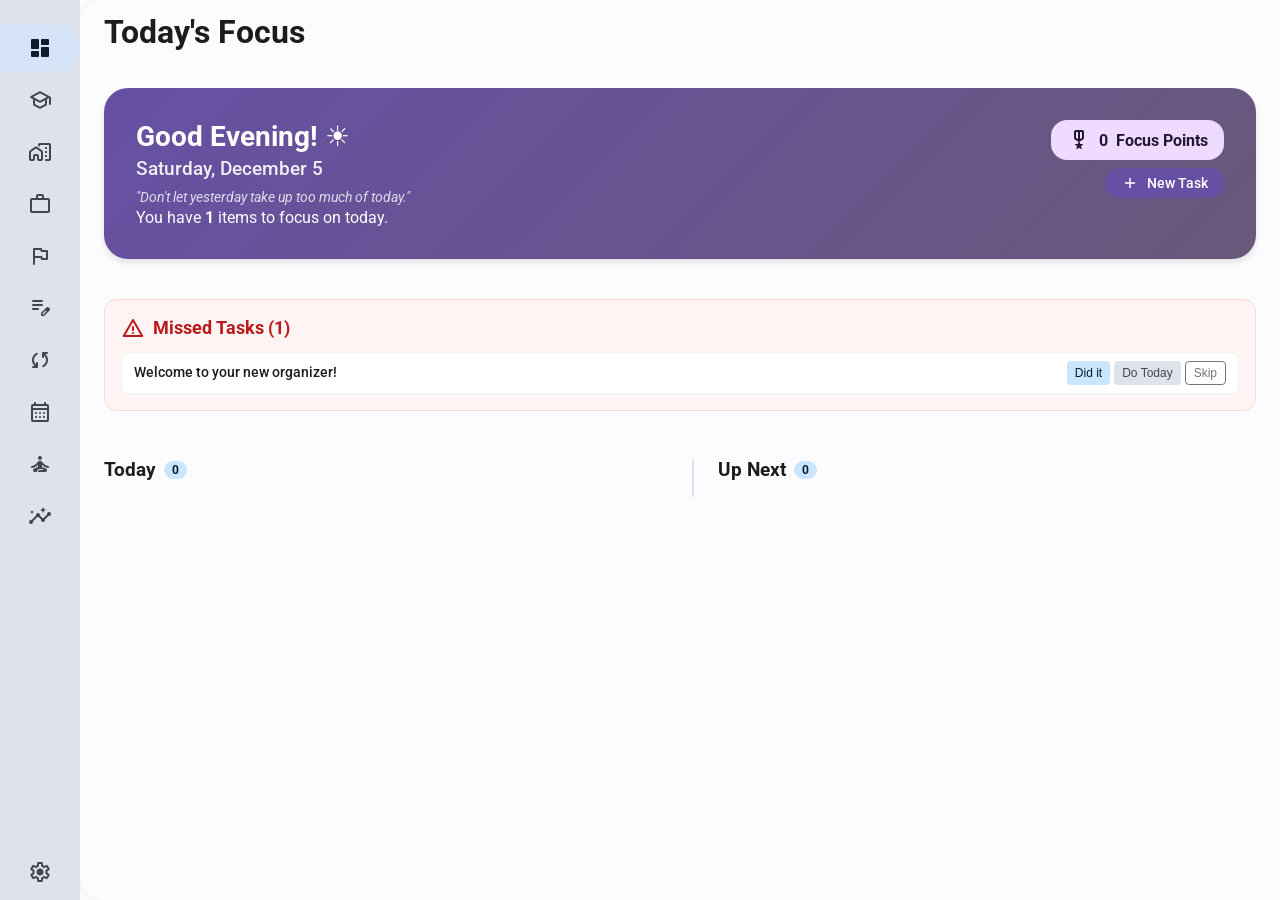
==== index.html @ f6a6692b "Add files via upload" ====
<!DOCTYPE html>
<html lang="en">

<head>
    <meta charset="UTF-8">
    <meta name="viewport"
        content="width=device-width, initial-scale=1.0, maximum-scale=1.0, user-scalable=no, minimal-ui">
    <meta name="theme-color" content="#6750A4">
    <link rel="manifest" href="manifest.json?v=8">
    <link rel="icon" type="image/png" href="app_icon_192.png">
    <title>Focus Base</title>
    <!-- Google Fonts: Roboto and Material Symbols -->
    <link rel="preconnect" href="https://fonts.googleapis.com">
    <link rel="preconnect" href="https://fonts.gstatic.com" crossorigin>
    <link href="https://fonts.googleapis.com/css2?family=Roboto:wght@300;400;500;700&display=swap" rel="stylesheet">
    <link rel="stylesheet"
        href="https://fonts.googleapis.com/css2?family=Material+Symbols+Rounded:opsz,wght,FILL,GRAD@20..48,100..700,0..1,-50..200" />

    <!-- Global Styles -->
    <link rel="stylesheet" href="./src/styles/main.css?v=7">
    <link rel="stylesheet" href="./src/styles/components.css?v=7">
    <link rel="stylesheet" href="./src/styles/sidebar.css?v=7">
    <link rel="stylesheet" href="./src/styles/dashboard.css?v=7">
    <link rel="stylesheet" href="./src/styles/pages.css?v=7">
    <link rel="stylesheet" href="./src/styles/focus.css?v=7">
    <link rel="stylesheet" href="./src/styles/modal.css?v=7">
    <link rel="stylesheet" href="./src/styles/fresh_start.css?v=7">
    <link rel="stylesheet" href="./src/styles/calendar.css?v=7">
    <link rel="stylesheet" href="./src/styles/task_extras.css?v=7">
</head>

<body>
    <div id="app">
        <nav id="sidebar"></nav>
        <main id="main-content">
            <header id="top-bar">
                <h1>Today's Focus</h1>
            </header>
            <div id="view-container">
                <!-- Dynamic content will receive injection here -->
                <div class="loading-state">
                    <span class="material-symbols-rounded spinning">refresh</span>
                    <p>Loading your space...</p>
                </div>
            </div>
        </main>
    </div>

    <!-- Application Logic -->
    <script type="module" src="./src/app.js?v=9"></script>
    <script>
        // Register Service Worker for PWA
        if ('serviceWorker' in navigator) {
            window.addEventListener('load', () => {
                navigator.serviceWorker.register('./sw.js')
                    .then(registration => {
                        console.log('ServiceWorker registration successful with scope: ', registration.scope);
                    })
                    .catch(error => {
                        console.error('ServiceWorker registration failed: ', error);
                    });
            });
        }
    </script>
</body>

</html>
---- src/styles/main.css ----
:root {
    /* Google Material-esque Color Palette */
    --md-sys-color-primary: #00639b;
    --md-sys-color-on-primary: #ffffff;
    --md-sys-color-primary-container: #cce5ff;
    --md-sys-color-on-primary-container: #001d32;
    
    --md-sys-color-secondary: #51606f;
    --md-sys-color-on-secondary: #ffffff;
    --md-sys-color-secondary-container: #d5e4f7;
    --md-sys-color-on-secondary-container: #0e1d2a;

    --md-sys-color-tertiary: #68587a;
    --md-sys-color-on-tertiary: #ffffff;
    --md-sys-color-tertiary-container: #efdbff;
    --md-sys-color-on-tertiary-container: #231533;

    --md-sys-color-error: #ba1a1a;
    --md-sys-color-on-error: #ffffff;
    --md-sys-color-error-container: #ffdad6;
    --md-sys-color-on-error-container: #410002;

    --md-sys-color-background: #fcfcff;
    --md-sys-color-on-background: #1a1c1e;
    --md-sys-color-surface: #fcfcff;
    --md-sys-color-on-surface: #1a1c1e;
    --md-sys-color-surface-variant: #dee3eb;
    --md-sys-color-on-surface-variant: #42474e;
    --md-sys-color-outline: #72777f;

    /* Spacing & Layout */
    --spacing-xs: 4px;
    --spacing-sm: 8px;
    --spacing-md: 16px;
    --spacing-lg: 24px;
    --spacing-xl: 32px;

    /* Typography */
    --font-family-base: 'Roboto', system-ui, sans-serif;
    --text-display-large: 57px;
    --text-headline-medium: 28px;
    --text-body-large: 16px;
    --text-body-medium: 14px;
}

* {
    box-sizing: border-box;
    margin: 0;
    padding: 0;
}

body {
    font-family: var(--font-family-base);
    background-color: var(--md-sys-color-background);
    color: var(--md-sys-color-on-background);
    height: 100vh;
    display: flex;
    overflow: hidden;
}

#app {
    display: flex;
    width: 100%;
    height: 100%;
}

/* Base Layout Structure */
#sidebar {
    width: 80px; /* Collapsed state mostly icons */
    background-color: var(--md-sys-color-surface-variant); /* Slightly darker/distinct */
    display: flex;
    flex-direction: column;
    align-items: center;
    padding-top: var(--spacing-lg);
    transition: width 0.3s ease;
    z-index: 10;
}

#sidebar:hover {
    width: 250px; /* Expanded state */
}

#main-content {
    flex: 1;
    display: flex;
    flex-direction: column;
    overflow: hidden;
    position: relative;
    background-color: var(--md-sys-color-background);
    border-radius: 24px 0 0 24px; /* Rounded corner like modern Android/Material apps */
    margin-left: -16px; /* Overlap slightly if desired, or just kept clean */
    margin-left: 0;
    box-shadow: -2px 0 8px rgba(0,0,0,0.05);
}

#top-bar {
    height: 64px;
    display: flex;
    align-items: center;
    padding: 0 var(--spacing-lg);
    justify-content: space-between;
}

#view-container {
    flex: 1;
    padding: var(--spacing-lg);
    overflow-y: auto;
}

/* Utilities */
.material-symbols-rounded {
  font-variation-settings:
  'FILL' 0,
  'wght' 400,
  'GRAD' 0,
  'opsz' 24
}

.spinning {
    animation: spin 1s linear infinite;
}

@keyframes spin {
    100% { transform: rotate(360deg); }
}
---- src/styles/components.css ----
/* Component specific styles will go here */

/* Card Component */
.card {
    background-color: var(--md-sys-color-surface);
    border-radius: 12px;
    padding: var(--spacing-md);
    box-shadow: 0 1px 3px rgba(0, 0, 0, 0.12), 0 1px 2px rgba(0, 0, 0, 0.24);
    transition: box-shadow 0.3s cubic-bezier(.25, .8, .25, 1);
    border: 1px solid var(--md-sys-color-outline);
    border-color: transparent;
    /* Default hidden unless high contrast needed */
}

.card:hover {
    box-shadow: 0 14px 28px rgba(0, 0, 0, 0.25), 0 10px 10px rgba(0, 0, 0, 0.22);
}

.card-header {
    display: flex;
    justify-content: space-between;
    align-items: center;
    margin-bottom: var(--spacing-sm);
}

.card-title {
    font-size: var(--text-headline-small, 24px);
    font-weight: 500;
    color: var(--md-sys-color-on-surface);
}

/* Button Component */
.btn {
    display: inline-flex;
    align-items: center;
    justify-content: center;
    padding: 10px 24px;
    border-radius: 100px;
    border: none;
    cursor: pointer;
    font-family: var(--font-family-base);
    font-weight: 500;
    transition: background-color 0.2s;
    gap: 8px;
}

.task-actions {
    display: flex;
    gap: 8px;
    /* Space between edit and check buttons */
}

.check-btn {
    width: 32px;
    height: 32px;
    border-radius: 50%;
    border: 1px solid var(--md-sys-color-outline);
    color: var(--md-sys-color-on-surface-variant);
}

.edit-btn {
    width: 32px;
    height: 32px;
    border-radius: 50%;
    border: 1px solid transparent;
    color: var(--md-sys-color-on-surface-variant);
    opacity: 0.6;
}

.edit-btn:hover {
    background-color: rgba(0, 0, 0, 0.05);
    opacity: 1;
}

.btn-primary {
    background-color: var(--md-sys-color-primary);
    color: var(--md-sys-color-on-primary);
}

.btn-primary:hover {
    box-shadow: 0 1px 2px rgba(0, 0, 0, 0.3), 0 1px 3px 1px rgba(0, 0, 0, 0.15);
    opacity: 0.92;
}

/* Themed Buttons */
.btn-theme {
    background-color: var(--theme-color, var(--md-sys-color-primary));
    color: var(--theme-color-text, var(--md-sys-color-on-primary));
}

.btn-theme:hover {
    box-shadow: 0 1px 2px rgba(0, 0, 0, 0.3), 0 1px 3px 1px rgba(0, 0, 0, 0.15);
    opacity: 0.92;
}

.btn-theme-school {
    --theme-color: var(--color-school);
    --theme-color-text: var(--color-school-text);
}

.btn-theme-house {
    --theme-color: var(--color-house);
    --theme-color-text: var(--color-house-text);
}

.btn-theme-work {
    --theme-color: var(--color-work);
    --theme-color-text: var(--color-work-text);
}

.btn-theme-event {
    --theme-color: var(--color-event);
    --theme-color-text: var(--color-event-text);
}

.btn-theme-goal {
    --theme-color: var(--color-goal);
    --theme-color-text: var(--color-goal-text);
}

.btn-icon {
    padding: 8px;
    border-radius: 50%;
}
---- src/styles/sidebar.css ----
#sidebar .nav-item {
    width: 100%;
    height: 48px;
    display: flex;
    align-items: center;
    padding: 0 16px;
    /* Center icon when collapsed (80px width) */
    cursor: pointer;
    color: var(--md-sys-color-on-surface-variant);
    margin-bottom: 4px;
    border-radius: 0 24px 24px 0;
    /* Pill shape on right */
    transition: background-color 0.2s, color 0.2s;
    overflow: hidden;
    white-space: nowrap;
}

/* Specific styling to center icon when collapsed */
#sidebar .nav-item .material-symbols-rounded {
    min-width: 48px;
    /* Fixed width for icon container */
    text-align: center;
    margin-right: 12px;
}

#sidebar .nav-label {
    font-size: 14px;
    font-weight: 500;
    opacity: 0;
    transition: opacity 0.2s;
    pointer-events: none;
    /* Prevent selection issues */
}

/* Hover effect on sidebar expands it (handled in main.css via width) */
#sidebar:hover .nav-label {
    opacity: 1;
    pointer-events: auto;
}

#sidebar .nav-item:hover {
    background-color: rgba(0, 0, 0, 0.05);
}

#sidebar .nav-item.active {
    background-color: var(--md-sys-color-secondary-container);
    color: var(--md-sys-color-on-secondary-container);
}

#sidebar .nav-item.active .material-symbols-rounded {
    font-variation-settings: 'FILL' 1;
}
---- src/styles/dashboard.css ----
/* Dashboard Layout */
.dashboard-grid {
    display: grid;
    grid-template-columns: 1fr 1fr;
    gap: var(--spacing-lg);
    max-width: 1200px;
    margin: 0 auto;
}

.welcome-section {
    grid-column: 1 / -1;
    margin-bottom: var(--spacing-md);
    background: linear-gradient(135deg, var(--md-sys-color-primary), var(--md-sys-color-tertiary));
    color: white;
    padding: var(--spacing-xl);
    border-radius: 24px;
    box-shadow: 0 4px 6px rgba(0, 0, 0, 0.1);
}

#fresh-start-container {
    grid-column: 1 / -1;
}

.task-column+.task-column {
    border-left: 2px solid var(--md-sys-color-surface-variant, #e0e0e0);
    padding-left: var(--spacing-lg);
}

.welcome-section h2 {
    font-size: var(--text-headline-medium);
    margin-bottom: var(--spacing-xs);
}

.welcome-section .date-header {
    color: rgba(255, 255, 255, 0.9);
    margin-bottom: var(--spacing-sm);
}

.welcome-section .daily-quote {
    font-style: italic;
    font-size: 14px;
    color: rgba(255, 255, 255, 0.8);
    margin-top: var(--spacing-sm);
    max-width: 500px;
    line-height: 1.4;
}

.section-header {
    display: flex;
    align-items: center;
    gap: var(--spacing-sm);
    margin-bottom: var(--spacing-md);
    color: var(--md-sys-color-on-surface);
}

.badge {
    background-color: var(--md-sys-color-primary-container);
    color: var(--md-sys-color-on-primary-container);
    padding: 2px 8px;
    border-radius: 12px;
    font-size: 12px;
    font-weight: bold;
}

/* Task Card Styling */
.task-card {
    display: flex;
    align-items: center;
    gap: var(--spacing-md);
    margin-bottom: var(--spacing-md);
    border-left: 6px solid transparent;
}

/* Logic for type colors */
.task-card.type-school {
    --task-color: var(--color-school, var(--md-sys-color-primary));
}

.task-card.type-house {
    --task-color: var(--color-house, var(--md-sys-color-tertiary));
}

.task-card.type-appointment {
    --task-color: var(--color-event, var(--md-sys-color-error));
}

.task-card.type-work {
    --task-color: var(--color-work, #FD7F2C);
}

.task-card.type-goal {
    --task-color: var(--color-goal, #1E88E5);
}

.task-card {
    border-left-color: var(--task-color, var(--md-sys-color-primary));
}

.task-card .material-symbols-rounded {
    color: var(--task-color, var(--md-sys-color-primary));
}

.task-icon-container {
    background-color: var(--md-sys-color-surface-variant);
    padding: 12px;
    border-radius: 16px;
    display: flex;
    align-items: center;
    justify-content: center;
}

.task-content {
    flex: 1;
}

.task-title {
    font-size: 16px;
    margin-bottom: 4px;
}

.task-time {
    font-size: 12px;
    color: var(--md-sys-color-outline);
}

.task-card .check-btn {
    color: var(--task-color, var(--md-sys-color-primary));
    background-color: transparent;
    border: 1px solid var(--task-color, var(--md-sys-color-outline));
}

.task-card .check-btn:hover {
    background-color: var(--task-color, var(--md-sys-color-primary));
}

.task-card .check-btn:hover .material-symbols-rounded {
    color: white;
}

/* Completed State */
.task-card.completed {
    opacity: 0.6;
    background-color: #f0f0f0;
}

.task-card.completed .task-title {
    text-decoration: line-through;
}

.task-card.completed .check-btn {
    background-color: var(--task-color, var(--md-sys-color-primary));
    border-color: var(--task-color, var(--md-sys-color-primary));
}

.task-card.completed .check-btn .material-symbols-rounded {
    color: white;
}

/* ADHD Urgency System */

/* 4 Days Out: Subtle (Red Bold Date) */
.task-card.urgency-subtle .task-time {
    color: var(--md-sys-color-error, #B3261E);
    font-weight: 700;
}

/* 2 Days Out: Moderate (Red Border + Red Bold Date) */
.task-card.urgency-moderate {
    border-left-color: var(--md-sys-color-error, #B3261E) !important;
}

.task-card.urgency-moderate .task-time {
    color: var(--md-sys-color-error, #B3261E);
    font-weight: 700;
}

.task-card.urgency-moderate .task-icon-container {
    background-color: rgba(179, 38, 30, 0.1);
    /* light error tint */
}
---- src/styles/pages.css ----
/* Page Headers */
.page-header {
    display: flex;
    justify-content: space-between;
    align-items: center;
    margin-bottom: var(--spacing-lg);
}

.page-header h2 {
    font-size: var(--text-headline-medium);
}

/* House Work Gamification */
.points-display {
    background-color: var(--md-sys-color-tertiary-container);
    color: var(--md-sys-color-on-tertiary-container);
    padding: 8px 16px;
    border-radius: 100px;
    font-weight: bold;
    display: flex;
    align-items: center;
    gap: 8px;
}

.gamification-banner {
    background-color: var(--md-sys-color-surface-variant);
    padding: var(--spacing-md);
    border-radius: 16px;
    margin-bottom: var(--spacing-lg);
}

.progress-bar {
    height: 8px;
    background-color: rgba(0, 0, 0, 0.1);
    border-radius: 4px;
    margin-top: 8px;
    overflow: hidden;
}

.progress-fill {
    height: 100%;
    background-color: var(--md-sys-color-tertiary);
    border-radius: 4px;
}

/* Calendar Grid */
.calendar-grid {
    display: grid;
    grid-template-columns: repeat(7, 1fr);
    gap: 8px;
}

.weekday {
    text-align: center;
    font-weight: 500;
    color: var(--md-sys-color-secondary);
    padding: 8px;
}

.day {
    aspect-ratio: 1;
    background-color: var(--md-sys-color-surface);
    border: 1px solid var(--md-sys-color-outline);
    border-radius: 8px;
    padding: 8px;
    position: relative;
    cursor: pointer;
    transition: background-color 0.2s;
}

.day:hover {
    background-color: var(--md-sys-color-surface-variant);
}

.day.empty {
    background-color: transparent;
    border: none;
    cursor: default;
}

.day.has-event {
    border-color: var(--md-sys-color-primary);
    background-color: var(--md-sys-color-primary-container);
}

.event-dot {
    width: 6px;
    height: 6px;
    background-color: var(--md-sys-color-primary);
    border-radius: 50%;
    position: absolute;
    bottom: 8px;
    left: 50%;
    transform: translateX(-50%);
}
---- src/styles/focus.css ----
#focus-overlay {
    position: fixed;
    top: 0;
    left: 0;
    width: 100%;
    height: 100%;
    background-color: rgba(26, 28, 30, 0.95);
    /* Deep dark background */
    z-index: 1000;
    display: flex;
    align-items: center;
    justify-content: center;
    opacity: 0;
    pointer-events: none;
    transition: opacity 0.3s ease;
    backdrop-filter: blur(8px);
}

#focus-overlay.visible {
    opacity: 1;
    pointer-events: auto;
}

.focus-content {
    text-align: center;
    color: white;
    max-width: 400px;
}

.focus-icon {
    font-size: 64px;
    margin-bottom: var(--spacing-md);
    color: var(--md-sys-color-tertiary-container);
}

.timer-display {
    font-size: 80px;
    font-weight: 200;
    font-variant-numeric: tabular-nums;
    margin: var(--spacing-lg) 0;
    letter-spacing: 4px;
}

.focus-controls {
    display: flex;
    gap: var(--spacing-md);
    justify-content: center;
    margin-bottom: var(--spacing-xl);
}

.focus-quote {
    font-style: italic;
    opacity: 0.7;
}
---- src/styles/modal.css ----
.modal-overlay {
    position: fixed;
    top: 0;
    left: 0;
    width: 100%;
    height: 100%;
    background-color: rgba(0, 0, 0, 0.5);
    z-index: 2000;
    display: flex;
    align-items: center;
    justify-content: center;
    opacity: 0;
    pointer-events: none;
    transition: opacity 0.2s;
    backdrop-filter: blur(4px);
}

.modal-overlay.open {
    opacity: 1;
    pointer-events: auto;
}

.modal-card {
    background-color: var(--md-sys-color-surface);
    width: 90%;
    max-width: 500px;
    border-radius: 28px;
    padding: var(--spacing-xl);
    box-shadow: 0 4px 8px rgba(0, 0, 0, 0.1);
    transform: translateY(20px);
    transition: transform 0.2s;
}

.modal-overlay.open .modal-card {
    transform: translateY(0);
}

.modal-header {
    display: flex;
    justify-content: space-between;
    align-items: center;
    margin-bottom: var(--spacing-lg);
}

.form-group {
    margin-bottom: var(--spacing-lg);
}

.form-group label {
    display: block;
    margin-bottom: var(--spacing-sm);
    font-weight: 500;
    color: var(--md-sys-color-on-surface-variant);
}

/* Chips for Type Selection */
.type-selector {
    display: flex;
    gap: var(--spacing-sm);
}

.type-option input {
    display: none;
}

.chip {
    display: inline-block;
    padding: 8px 16px;
    border: 1px solid var(--md-sys-color-outline);
    border-radius: 8px;
    cursor: pointer;
    transition: all 0.2s;
}

.type-option input:checked+.chip {
    background-color: var(--md-sys-color-secondary-container);
    color: var(--md-sys-color-on-secondary-container);
    border-color: transparent;
}

/* Inputs */
input[type="text"],
textarea {
    width: 100%;
    padding: 12px 16px;
    border: 1px solid var(--md-sys-color-outline);
    border-radius: 4px;
    /* Text field specific rounded corners usually smaller or full pill */
    border-radius: 8px;
    font-size: 16px;
    font-family: inherit;
    background-color: var(--md-sys-color-surface);
    color: var(--md-sys-color-on-surface);
    resize: vertical;
}

input[type="text"]:focus,
textarea:focus {
    outline: 2px solid var(--md-sys-color-primary);
    border-color: transparent;
}

.modal-actions {
    display: flex;
    justify-content: flex-end;
    gap: var(--spacing-md);
    margin-top: var(--spacing-xl);
}

.cancel-btn {
    background: transparent;
    color: var(--md-sys-color-primary);
}
---- src/styles/fresh_start.css ----
/* Fresh Start Styles */
.fresh-start-card {
    background-color: #FFF4F4;
    border: 1px solid var(--md-sys-color-error-container);
    border-radius: 12px;
    padding: 16px;
    margin-bottom: 24px;
}

.fs-header {
    display: flex;
    align-items: center;
    gap: 8px;
    margin-bottom: 12px;
    color: var(--md-sys-color-error);
}

.fs-header h3 {
    margin: 0;
    font-size: 1.1rem;
}

.fs-list {
    display: flex;
    flex-direction: column;
    gap: 8px;
}

.fs-item {
    display: flex;
    justify-content: space-between;
    align-items: center;
    background: white;
    padding: 8px 12px;
    border-radius: 8px;
    border: 1px solid rgba(0, 0, 0, 0.05);
}

.fs-title {
    font-weight: 500;
    font-size: 0.9rem;
}

.fs-actions {
    display: flex;
    gap: 4px;
}

.btn-micro {
    border: none;
    border-radius: 4px;
    padding: 4px 8px;
    font-size: 0.75rem;
    cursor: pointer;
    font-weight: 500;
}

.action-done {
    background-color: var(--md-sys-color-primary-container);
    color: var(--md-sys-color-on-primary-container);
}

.action-today {
    background-color: var(--md-sys-color-surface-variant);
    color: var(--md-sys-color-on-surface-variant);
}

.action-skip {
    background-color: transparent;
    color: var(--md-sys-color-outline);
    border: 1px solid var(--md-sys-color-outline);
}

.date-header {
    font-size: 1.2rem;
    color: var(--md-sys-color-primary);
    margin: 4px 0 12px 0;
    font-weight: 500;
}
---- src/styles/calendar.css ----
.day-events {
    display: flex;
    flex-direction: column;
    gap: 2px;
    margin-top: 4px;
    overflow: hidden;
    max-height: 80px;
    /* Prevent huge cells */
}

.calendar-task {
    font-size: 10px;
    padding: 2px 4px;
    border-radius: 4px;
    white-space: nowrap;
    overflow: hidden;
    text-overflow: ellipsis;
    color: white;
}

.calendar-task.type-school {
    background-color: var(--color-school, var(--md-sys-color-primary));
    color: var(--color-school-text, white);
}

.calendar-task.type-house {
    background-color: var(--color-house, var(--md-sys-color-tertiary));
    color: var(--color-house-text, white);
}

.calendar-task.type-appointment {
    background-color: var(--color-event, var(--md-sys-color-error));
    color: var(--color-event-text, white);
}

.calendar-task.type-work {
    background-color: var(--color-work, #FD7F2C);
    color: var(--color-work-text, white);
}

.calendar-task.type-goal {
    background-color: var(--color-goal, #1E88E5);
    color: var(--color-goal-text, white);
}

.calendar-task.type-holiday {
    background-color: transparent;
    color: var(--md-sys-color-primary);
    border: 1px solid var(--md-sys-color-outline);
    font-weight: bold;
}

/* New style for completed tasks */
.calendar-task.completed {
    opacity: 0.6;
    text-decoration: line-through;
    filter: grayscale(0.5);
}
---- src/styles/task_extras.css ----
/* Existing Dashboard CSS remains ... but we need to append or add this for the extras */

.task-extras {
    margin-top: 8px;
    display: flex;
    flex-direction: column;
    gap: 4px;
}

.task-extra {
    display: flex;
    align-items: center;
    gap: 4px;
    font-size: 12px;
    color: var(--md-sys-color-on-surface-variant);
    opacity: 0.8;
}

.task-extra .material-symbols-rounded {
    font-size: 14px;
}
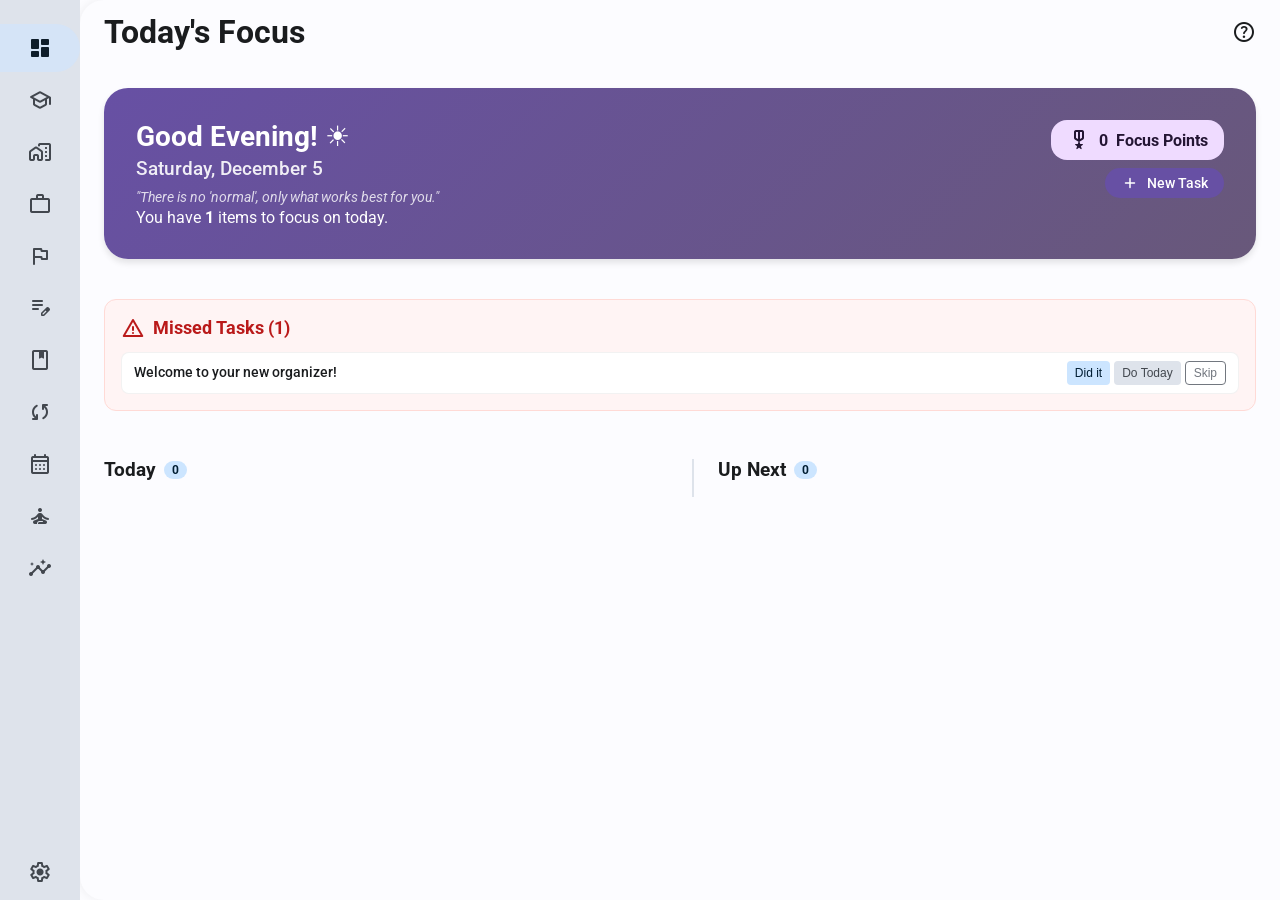
==== commit 546a44d7: "Add files via upload" ====
--- a/index.html
+++ b/index.html
@@ -17,24 +17,29 @@
         href="https://fonts.googleapis.com/css2?family=Material+Symbols+Rounded:opsz,wght,FILL,GRAD@20..48,100..700,0..1,-50..200" />
 
     <!-- Global Styles -->
-    <link rel="stylesheet" href="./src/styles/main.css?v=7">
-    <link rel="stylesheet" href="./src/styles/components.css?v=7">
-    <link rel="stylesheet" href="./src/styles/sidebar.css?v=7">
-    <link rel="stylesheet" href="./src/styles/dashboard.css?v=7">
-    <link rel="stylesheet" href="./src/styles/pages.css?v=7">
-    <link rel="stylesheet" href="./src/styles/focus.css?v=7">
-    <link rel="stylesheet" href="./src/styles/modal.css?v=7">
-    <link rel="stylesheet" href="./src/styles/fresh_start.css?v=7">
-    <link rel="stylesheet" href="./src/styles/calendar.css?v=7">
-    <link rel="stylesheet" href="./src/styles/task_extras.css?v=7">
+    <link rel="stylesheet" href="./src/styles/main.css?v=8">
+    <link rel="stylesheet" href="./src/styles/components.css?v=8">
+    <link rel="stylesheet" href="./src/styles/sidebar.css?v=8">
+    <link rel="stylesheet" href="./src/styles/dashboard.css?v=8">
+    <link rel="stylesheet" href="./src/styles/pages.css?v=8">
+    <link rel="stylesheet" href="./src/styles/focus.css?v=8">
+    <link rel="stylesheet" href="./src/styles/modal.css?v=8">
+    <link rel="stylesheet" href="./src/styles/fresh_start.css?v=8">
+    <link rel="stylesheet" href="./src/styles/calendar.css?v=8">
+    <link rel="stylesheet" href="./src/styles/task_extras.css?v=8">
 </head>
 
 <body>
     <div id="app">
         <nav id="sidebar"></nav>
         <main id="main-content">
-            <header id="top-bar">
+            <header id="top-bar"
+                style="display: flex; justify-content: space-between; align-items: center; padding-right: 1rem;">
                 <h1>Today's Focus</h1>
+                <button id="global-help-btn" class="icon-btn" title="Help / Instructions"
+                    style="background: var(--surface); color: var(--on-surface-variant); display: flex; align-items: center; justify-content: center; width: 40px; height: 40px; border-radius: 50%; border: 1px solid var(--outline-variant); cursor: pointer;">
+                    <span class="material-symbols-rounded">help</span>
+                </button>
             </header>
             <div id="view-container">
                 <!-- Dynamic content will receive injection here -->
@@ -47,7 +52,7 @@
     </div>
 
     <!-- Application Logic -->
-    <script type="module" src="./src/app.js?v=9"></script>
+    <script type="module" src="./src/app.js?v=8"></script>
     <script>
         // Register Service Worker for PWA
         if ('serviceWorker' in navigator) {
